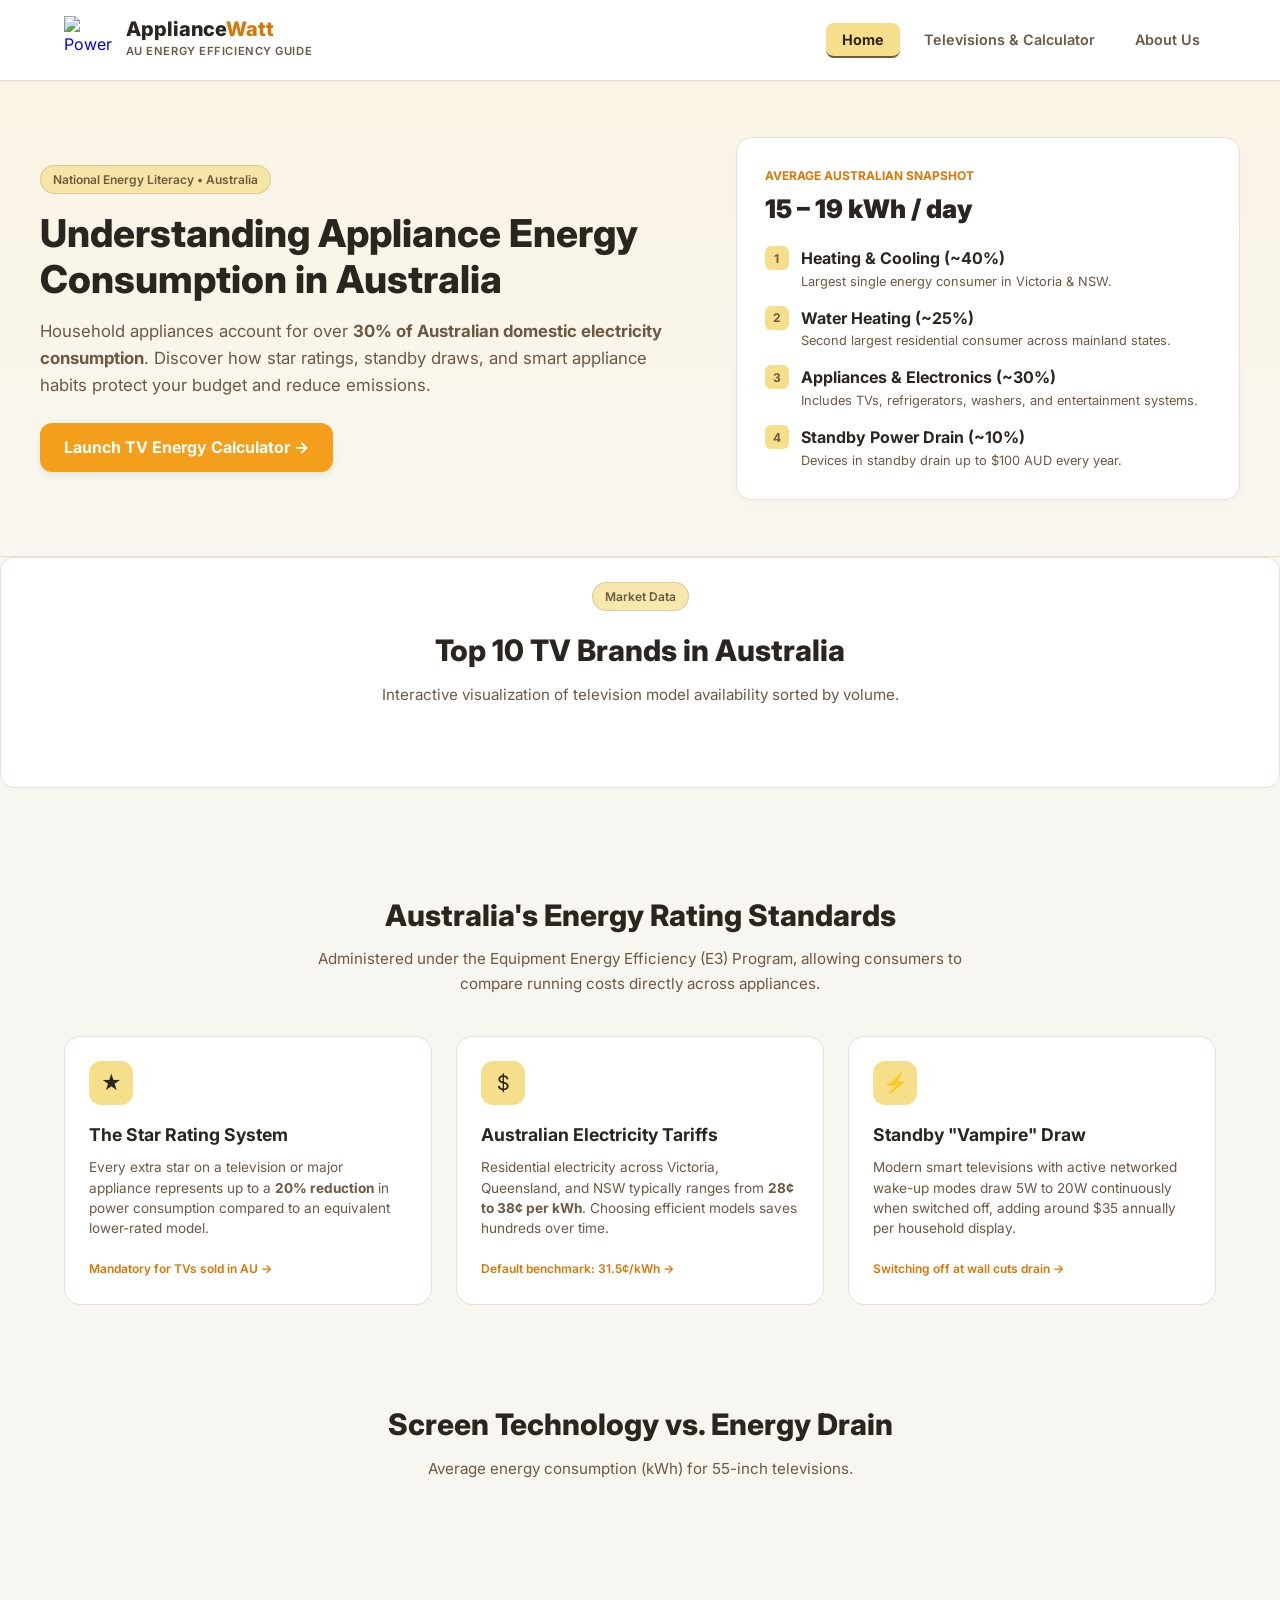
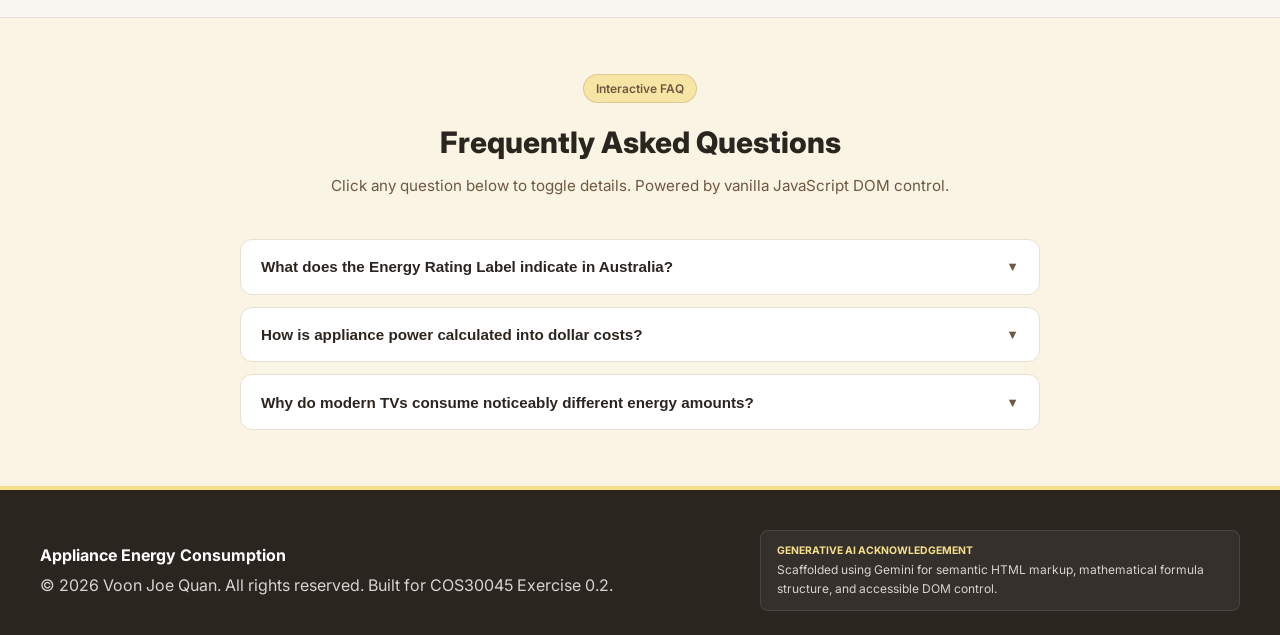
==== Exercise 5/index.html @ a72980dd "Add Ex 5.1 vertical bar chart for screen tech energy consumption" ====
<!DOCTYPE html>
<html lang="en">
<head>
  <meta charset="UTF-8">
  <meta name="viewport" content="width=device-width, initial-scale=1.0">
  <title>Appliance Energy Consumption - Home</title>
  <link rel="stylesheet" href="css/styles.css">
  <script defer src="js/scripts.js"></script>
  <script defer src="js/main.js"></script>
  <script defer src="js/bar-chart.js"></script>
  <!-- Load the D3 js library -->
  <script src="https://d3js.org/d3.v7.min.js"></script>
</head>
<body>

  <!-- Navigation Bar (Present across all pages) -->
  <header>
    <div class="navbar">
      <a href="index.html" class="nav-brand" title="Return to Home">
        <img src="images/PowerIcon.png" alt="Power Logo" class="brand-logo">
        <div class="brand-text">
          <span class="title">Appliance<span>Watt</span></span>
          <span class="subtitle">AU Energy Efficiency Guide</span>
        </div>
      </a>
      <ul class="nav-links">
        <li><a href="index.html" class="active">Home</a></li>
        <li><a href="televisions.html">Televisions &amp; Calculator</a></li>
        <li><a href="about.html">About Us</a></li>
      </ul>
    </div>
  </header>

  <!-- Hero Banner -->
  <section class="hero-section">
    <div class="hero-wrapper">
      <div class="hero-left">
        <span class="badge">National Energy Literacy • Australia</span>
        <h1>Understanding Appliance Energy Consumption in Australia</h1>
        <p>Household appliances account for over <strong>30% of Australian domestic electricity consumption</strong>. Discover how star ratings, standby draws, and smart appliance habits protect your budget and reduce emissions.</p>
        <a href="televisions.html" class="btn-primary">Launch TV Energy Calculator &rarr;</a>
      </div>

      <div class="hero-right">
        <div class="snapshot-card">
          <h3>Average Australian Snapshot</h3>
          <div class="snapshot-headline">15 – 19 kWh / day</div>
          <div class="snapshot-list">
            <div class="snapshot-item">
              <span class="snapshot-num">1</span>
              <div>
                <strong>Heating &amp; Cooling (~40%)</strong>
                <p>Largest single energy consumer in Victoria &amp; NSW.</p>
              </div>
            </div>
            <div class="snapshot-item">
              <span class="snapshot-num">2</span>
              <div>
                <strong>Water Heating (~25%)</strong>
                <p>Second largest residential consumer across mainland states.</p>
              </div>
            </div>
            <div class="snapshot-item">
              <span class="snapshot-num">3</span>
              <div>
                <strong>Appliances &amp; Electronics (~30%)</strong>
                <p>Includes TVs, refrigerators, washers, and entertainment systems.</p>
              </div>
            </div>
            <div class="snapshot-item">
              <span class="snapshot-num">4</span>
              <div>
                <strong>Standby Power Drain (~10%)</strong>
                <p>Devices in standby drain up to $100 AUD every year.</p>
              </div>
            </div>
          </div>
        </div>
      </div>
    </div>
  </section>

  <!-- NEW: D3 Chart Section -->
  <div class="results-card" style="margin-bottom: 4rem;">
      
    <!-- Moved the header INSIDE the card -->
    <div class="section-header" style="margin-bottom: 1.5rem;">
      <span class="badge">Market Data</span>
      <h2>Top 10 TV Brands in Australia</h2>
      <p>Interactive visualization of television model availability sorted by volume.</p>
    </div>

    <!-- The D3 Chart Container -->
    <div class="responsive-svg-container"></div>
      
  </div>

  <!-- Content 3-Card Grid -->
  <main class="container">
    <div class="section-header">
      <h2>Australia's Energy Rating Standards</h2>
      <p>Administered under the Equipment Energy Efficiency (E3) Program, allowing consumers to compare running costs directly across appliances.</p>
    </div>

    <div class="grid-3">
      <div class="grid-card">
        <div class="grid-card-icon">★</div>
        <h3>The Star Rating System</h3>
        <p>Every extra star on a television or major appliance represents up to a <strong>20% reduction</strong> in power consumption compared to an equivalent lower-rated model.</p>
        <span>Mandatory for TVs sold in AU &rarr;</span>
      </div>

      <div class="grid-card">
        <div class="grid-card-icon">$</div>
        <h3>Australian Electricity Tariffs</h3>
        <p>Residential electricity across Victoria, Queensland, and NSW typically ranges from <strong>28¢ to 38¢ per kWh</strong>. Choosing efficient models saves hundreds over time.</p>
        <span>Default benchmark: 31.5¢/kWh &rarr;</span>
      </div>

      <div class="grid-card">
        <div class="grid-card-icon">⚡</div>
        <h3>Standby "Vampire" Draw</h3>
        <p>Modern smart televisions with active networked wake-up modes draw 5W to 20W continuously when switched off, adding around $35 annually per household display.</p>
        <span>Switching off at wall cuts drain &rarr;</span>
      </div>
    </div>
  </main>

  <div class="section-header">
    <h2>Screen Technology vs. Energy Drain</h2>
    <p>Average energy consumption (kWh) for 55-inch televisions.</p>
  </div>
  <!-- The specific ID required for Exercise 5.1 -->
  <div id="bar-chart" class="responsive-svg-container" style="margin-bottom: 4rem;"></div>

  <!-- FAQ Accordion (Hidden by default, pure JS interactivity) -->
  <section class="accordion-wrapper">
    <div class="accordion-container">
      <div class="section-header">
        <span class="badge">Interactive FAQ</span>
        <h2>Frequently Asked Questions</h2>
        <p>Click any question below to toggle details. Powered by vanilla JavaScript DOM control.</p>
      </div>

      <div class="faq-list">
        <div class="faq-item">
          <button type="button" class="faq-toggle" aria-expanded="false">
            <span>What does the Energy Rating Label indicate in Australia?</span>
            <span class="accordion-chevron">▼</span>
          </button>
          <div class="accordion-content">
            <p>The Energy Rating Label gives an appliance a star rating between 1 and 10 stars (with 6 stars being the standard benchmark, and 7 to 10 for super-efficient appliances). It also lists the tested annual energy consumption in kilowatt-hours (kWh) so you can directly compare running costs.</p>
          </div>
        </div>

        <div class="faq-item">
          <button type="button" class="faq-toggle" aria-expanded="false">
            <span>How is appliance power calculated into dollar costs?</span>
            <span class="accordion-chevron">▼</span>
          </button>
          <div class="accordion-content">
            <p>Divide the appliance wattage by 1,000 to convert to kilowatts (e.g. 100W = 0.1 kW). Multiply that by daily running hours to find daily kilowatt-hours (kWh). Then multiply by your retailer's electricity tariff in cents/kWh (e.g. 31.5¢ = $0.315 AUD).</p>
          </div>
        </div>

        <div class="faq-item">
          <button type="button" class="faq-toggle" aria-expanded="false">
            <span>Why do modern TVs consume noticeably different energy amounts?</span>
            <span class="accordion-chevron">▼</span>
          </button>
          <div class="accordion-content">
            <p>Panel technology, screen diagonal, and peak HDR brightness drastically alter power draw. Standard edge-lit LED screens use around 60W, while large 75" to 85" Mini-LED or high-luminance screens can exceed 220W during playback.</p>
          </div>
        </div>
      </div>
    </div>
  </section>

  <!-- Footer (Present across all pages) -->
  <footer>
    <div class="footer-inner">
      <div>
        <div class="footer-brand">Appliance Energy Consumption</div>
        <p>&copy; <span id="currentYear">2026</span> Voon Joe Quan. All rights reserved. Built for COS30045 Exercise 0.2.</p>
      </div>
      <div class="genai-box">
        <span class="genai-title">Generative AI Acknowledgement</span>
        <p>Scaffolded using Gemini for semantic HTML markup, mathematical formula structure, and accessible DOM control.</p>
      </div>
    </div>
  </footer>

</body>
</html>
---- Exercise 5/css/styles.css ----
@import url('https://fonts.googleapis.com/css2?family=Inter:wght@300;400;500;600;700;800&display=swap');

:root {
  --bg-main: #F8F6F0;
  --bg-card: #FFFFFF;
  --bg-pale: #FAF4E4;
  --bg-inner: #FFFDF9;
  --color-yellow: #F6DF8B;
  --color-amber: #F49F1C;
  --color-darkamber: #D97706;
  --color-brown: #6E5842;
  --color-dark: #2B2520;
  --color-border: #E8E1D3;
  --color-error: #e11d48;
}

* {
  box-sizing: border-box;
  margin: 0;
  padding: 0;
}

body {
  font-family: 'Inter', sans-serif;
  background-color: var(--bg-main);
  color: var(--color-dark);
  line-height: 1.6;
  min-height: 100vh;
  display: flex;
  flex-direction: column;
}

/* Header & Navigation */
header {
  position: sticky;
  top: 0;
  z-index: 40;
  background-color: rgba(255, 255, 255, 0.95);
  backdrop-filter: blur(8px);
  border-bottom: 1px solid var(--color-border);
  box-shadow: 0 1px 3px rgba(0, 0, 0, 0.05);
}

.navbar {
  max-width: 1200px;
  margin: 0 auto;
  padding: 1rem 1.5rem;
  display: flex;
  align-items: center;
  justify-content: space-between;
}

.nav-brand {
  display: flex;
  align-items: center;
  gap: 0.85rem;
  text-decoration: none;
}

.brand-logo {
  width: 48px;
  height: 48px;
  object-fit: contain;
  transition: transform 0.3s ease;
}

.nav-brand:hover .brand-logo {
  transform: scale(1.06);
}

.brand-text .title {
  display: block;
  font-size: 1.25rem;
  font-weight: 800;
  color: var(--color-dark);
  line-height: 1;
}

.brand-text .title span {
  color: var(--color-darkamber);
}

.brand-text .subtitle {
  display: block;
  font-size: 0.7rem;
  font-weight: 600;
  letter-spacing: 0.05em;
  text-transform: uppercase;
  color: var(--color-brown);
  margin-top: 4px;
}

.nav-links {
  list-style: none;
  display: flex;
  gap: 0.5rem;
}

.nav-links a {
  text-decoration: none;
  font-size: 0.9rem;
  font-weight: 600;
  color: var(--color-brown);
  padding: 0.5rem 1rem;
  border-radius: 8px;
  transition: all 0.2s ease;
}

.nav-links a:hover {
  background-color: rgba(246, 223, 139, 0.5);
  color: var(--color-dark);
}

.nav-links a.active {
  background-color: var(--color-yellow);
  color: var(--color-dark);
  border-bottom: 2px solid var(--color-brown);
  font-weight: 700;
}

/* Layout Container */
.container {
  max-width: 1200px;
  margin: 0 auto;
  padding: 2.5rem 1.5rem;
  flex: 1;
  width: 100%;
}

/* Hero Section */
.hero-section {
  background: linear-gradient(to bottom, #FAF4E4, #F8F6F0);
  border-bottom: 1px solid var(--color-border);
  padding: 3.5rem 1.5rem;
}

.hero-wrapper {
  max-width: 1200px;
  margin: 0 auto;
  display: grid;
  grid-template-columns: 1.3fr 1fr;
  gap: 2.5rem;
  align-items: center;
}

@media (max-width: 900px) {
  .hero-wrapper {
    grid-template-columns: 1fr;
  }
}

.badge {
  display: inline-block;
  padding: 0.25rem 0.75rem;
  border-radius: 9999px;
  background-color: rgba(246, 223, 139, 0.7);
  border: 1px solid rgba(110, 88, 66, 0.2);
  color: var(--color-brown);
  font-size: 0.75rem;
  font-weight: 600;
  margin-bottom: 1rem;
}

.hero-left h1 {
  font-size: 2.4rem;
  font-weight: 800;
  line-height: 1.2;
  color: var(--color-dark);
  margin-bottom: 1rem;
}

.hero-left p {
  font-size: 1.05rem;
  color: var(--color-brown);
  line-height: 1.6;
  margin-bottom: 1.5rem;
}

.btn-primary {
  display: inline-block;
  padding: 0.75rem 1.5rem;
  background-color: var(--color-amber);
  color: #fff;
  font-weight: 700;
  border-radius: 12px;
  text-decoration: none;
  border: none;
  cursor: pointer;
  box-shadow: 0 4px 6px rgba(0,0,0,0.06);
  transition: all 0.2s ease;
}

.btn-primary:hover {
  background-color: var(--color-darkamber);
}

/* Infographic Snapshot Card */
.snapshot-card {
  background: var(--bg-card);
  border-radius: 16px;
  padding: 1.75rem;
  border: 1px solid var(--color-border);
  box-shadow: 0 4px 10px rgba(0,0,0,0.02);
}

.snapshot-card h3 {
  font-size: 0.75rem;
  font-weight: 700;
  text-transform: uppercase;
  color: var(--color-darkamber);
  margin-bottom: 0.25rem;
}

.snapshot-headline {
  font-size: 1.6rem;
  font-weight: 900;
  color: var(--color-dark);
  margin-bottom: 1rem;
}

.snapshot-list {
  display: flex;
  flex-direction: column;
  gap: 0.85rem;
}

.snapshot-item {
  display: flex;
  gap: 0.75rem;
  align-items: flex-start;
}

.snapshot-num {
  width: 24px;
  height: 24px;
  border-radius: 6px;
  background-color: var(--color-yellow);
  color: var(--color-brown);
  display: flex;
  align-items: center;
  justify-content: center;
  font-size: 0.75rem;
  font-weight: 700;
  flex-shrink: 0;
}

.snapshot-item p {
  font-size: 0.8rem;
  color: var(--color-brown);
}

/* Feature 3-Grid */
.section-header {
  text-align: center;
  max-width: 650px;
  margin: 0 auto 2.5rem;
}

.section-header h2 {
  font-size: 1.85rem;
  font-weight: 800;
}

.section-header p {
  font-size: 0.95rem;
  color: var(--color-brown);
  margin-top: 0.5rem;
}

.grid-3 {
  display: grid;
  grid-template-columns: repeat(auto-fit, minmax(280px, 1fr));
  gap: 1.5rem;
  margin-bottom: 3.5rem;
}

.grid-card {
  background: var(--bg-card);
  border: 1px solid var(--color-border);
  border-radius: 16px;
  padding: 1.5rem;
  transition: border-color 0.2s;
}

.grid-card:hover {
  border-color: var(--color-amber);
}

.grid-card-icon {
  width: 44px;
  height: 44px;
  border-radius: 12px;
  background-color: var(--color-yellow);
  display: flex;
  align-items: center;
  justify-content: center;
  font-size: 1.25rem;
  margin-bottom: 1rem;
}

.grid-card h3 {
  font-size: 1.1rem;
  font-weight: 700;
  margin-bottom: 0.5rem;
}

.grid-card p {
  font-size: 0.85rem;
  color: var(--color-brown);
  line-height: 1.5;
  margin-bottom: 1rem;
}

.grid-card span {
  font-size: 0.75rem;
  font-weight: 600;
  color: var(--color-darkamber);
}

/* FAQ Accordion Section */
.accordion-wrapper {
  background-color: var(--bg-pale);
  border-top: 1px solid var(--color-border);
  padding: 3.5rem 1.5rem;
}

.accordion-container {
  max-width: 800px;
  margin: 0 auto;
}

.faq-list {
  display: flex;
  flex-direction: column;
  gap: 0.75rem;
  margin-top: 2rem;
}

.faq-item {
  background: var(--bg-card);
  border: 1px solid var(--color-border);
  border-radius: 12px;
  overflow: hidden;
}

.faq-toggle {
  width: 100%;
  padding: 1.15rem 1.25rem;
  text-align: left;
  background: none;
  border: none;
  font-size: 0.95rem;
  font-weight: 700;
  color: var(--color-dark);
  display: flex;
  justify-content: space-between;
  align-items: center;
  cursor: pointer;
}

.faq-toggle:hover {
  background-color: rgba(246, 223, 139, 0.2);
}

.accordion-chevron {
  transition: transform 0.3s ease;
  font-size: 0.8rem;
  color: var(--color-brown);
}

.faq-toggle.active .accordion-chevron {
  transform: rotate(180deg);
}

.accordion-content {
  max-height: 0;
  overflow: hidden;
  transition: max-height 0.35s ease;
  background-color: var(--bg-inner);
}

.accordion-content p {
  padding: 1rem 1.25rem;
  font-size: 0.85rem;
  color: var(--color-brown);
  line-height: 1.6;
}

/* Calculator Component */
.calculator-box {
  background: linear-gradient(135deg, #FFFFFF, rgba(250, 244, 228, 0.5));
  border: 2px solid var(--color-yellow);
  border-radius: 16px;
  padding: 2rem;
  box-shadow: 0 4px 12px rgba(0, 0, 0, 0.03);
}

.calculator-header {
  display: flex;
  gap: 1rem;
  align-items: center;
  border-bottom: 1px solid var(--color-border);
  padding-bottom: 1.25rem;
  margin-bottom: 1.75rem;
}

.calc-icon {
  width: 42px;
  height: 42px;
  border-radius: 50%;
  background: var(--color-yellow);
  display: flex;
  align-items: center;
  justify-content: center;
  font-size: 1.2rem;
}

.calc-layout {
  display: grid;
  grid-template-columns: 1fr 1.35fr;
  gap: 2rem;
}

@media (max-width: 850px) {
  .calc-layout {
    grid-template-columns: 1fr;
  }
}

.form-group {
  margin-bottom: 1.15rem;
}

.form-group label {
  display: block;
  font-size: 0.75rem;
  font-weight: 700;
  text-transform: uppercase;
  letter-spacing: 0.05em;
  margin-bottom: 0.4rem;
}

.form-group select,
.form-group input {
  width: 100%;
  padding: 0.65rem 0.85rem;
  background: #FFF;
  border: 1px solid rgba(110, 88, 66, 0.3);
  border-radius: 10px;
  font-size: 0.9rem;
  font-weight: 600;
  font-family: inherit;
  color: var(--color-dark);
}

.form-group select:focus,
.form-group input:focus {
  outline: 2px solid var(--color-amber);
}

.field-msg {
  font-size: 0.72rem;
  color: var(--color-brown);
  margin-top: 0.25rem;
  display: block;
}

.field-error {
  color: var(--color-error);
  font-size: 0.72rem;
  font-weight: 600;
  display: none;
  margin-top: 0.25rem;
}

.btn-group {
  display: flex;
  gap: 0.75rem;
  margin-top: 1rem;
}

.btn-reset {
  padding: 0.75rem 1.25rem;
  background: #fff;
  border: 1px solid rgba(110, 88, 66, 0.3);
  color: var(--color-brown);
  font-weight: 600;
  border-radius: 12px;
  cursor: pointer;
}

.btn-reset:hover {
  background: #F8F6F0;
}

/* Results Panel */
.results-card {
  background: #FFFFFF;
  border: 1px solid var(--color-border);
  border-radius: 14px;
  padding: 1.5rem;
  display: flex;
  flex-direction: column;
  justify-content: space-between;
}

.results-badge-bar {
  display: flex;
  justify-content: space-between;
  align-items: center;
  border-bottom: 1px solid #f0ede6;
  padding-bottom: 0.75rem;
  margin-bottom: 1rem;
}

.live-pill {
  font-size: 0.7rem;
  font-weight: 600;
  padding: 0.2rem 0.6rem;
  background: #dcfce7;
  color: #166534;
  border-radius: 9999px;
}

.metrics-row {
  display: grid;
  grid-template-columns: 1fr 1fr;
  gap: 1rem;
  margin-bottom: 1.25rem;
}

.metric-highlight {
  background: var(--bg-pale);
  border: 1px solid var(--color-yellow);
  padding: 1rem;
  border-radius: 10px;
}

.metric-highlight.alt {
  background: #fbfbfa;
  border: 1px solid #e7e5e4;
}

.metric-highlight .label {
  font-size: 0.75rem;
  color: var(--color-brown);
  display: block;
}

.metric-highlight .value {
  font-size: 1.6rem;
  font-weight: 900;
  color: var(--color-dark);
}

.data-table {
  width: 100%;
  border-collapse: collapse;
  font-size: 0.8rem;
  border: 1px solid #e5e5e5;
  border-radius: 8px;
  overflow: hidden;
}

.data-table th, .data-table td {
  padding: 0.6rem 0.75rem;
  text-align: left;
}

.data-table thead {
  background: #f4f3ef;
  color: var(--color-brown);
}

.data-table tbody tr {
  border-bottom: 1px solid #f0ede6;
}

.footnote {
  font-size: 0.7rem;
  color: var(--color-brown);
  margin-top: 1rem;
  border-top: 1px solid #f0ede6;
  padding-top: 0.75rem;
}

/* Footer */
footer {
  background-color: var(--color-dark);
  color: #d6d3d1;
  border-top: 4px solid var(--color-yellow);
  padding: 2.5rem 1.5rem 1.5rem;
  margin-top: auto;
}

.footer-inner {
  max-width: 1200px;
  margin: 0 auto;
  display: flex;
  flex-wrap: wrap;
  justify-content: space-between;
  gap: 1.5rem;
  align-items: center;
}

.footer-brand {
  font-size: 1rem;
  font-weight: 700;
  color: #fff;
  margin-bottom: 0.25rem;
}

.genai-box {
  background: rgba(255, 255, 255, 0.05);
  border: 1px solid rgba(255, 255, 255, 0.1);
  padding: 0.75rem 1rem;
  border-radius: 8px;
  max-width: 480px;
  font-size: 0.75rem;
}

.genai-title {
  color: var(--color-yellow);
  font-weight: 700;
  text-transform: uppercase;
  font-size: 0.65rem;
  display: block;
}

/* D3 Interactive Chart Styles */
.responsive-svg-container {
  margin: 0 auto;
  width: 100%;
  max-width: 850px; /* Slightly wider for breathing room */
  padding: 1rem 0;
}

.bar-rect {
  fill: var(--color-amber); /* Matches your primary button color */
  cursor: pointer;
  transition: fill 0.3s ease, filter 0.3s ease;
}

.bar-rect:hover {
  fill: var(--color-darkamber);
  filter: drop-shadow(0 4px 6px rgba(217, 119, 6, 0.25)); /* Soft shadow on hover */
}

.bar-label {
  font-family: 'Inter', sans-serif;
  font-size: 13.5px;
  font-weight: 600;
  fill: var(--color-brown);
  text-transform: capitalize;
}

.bar-value {
  font-family: 'Inter', sans-serif;
  font-size: 13px;
  font-weight: 700;
  fill: var(--color-dark);
}
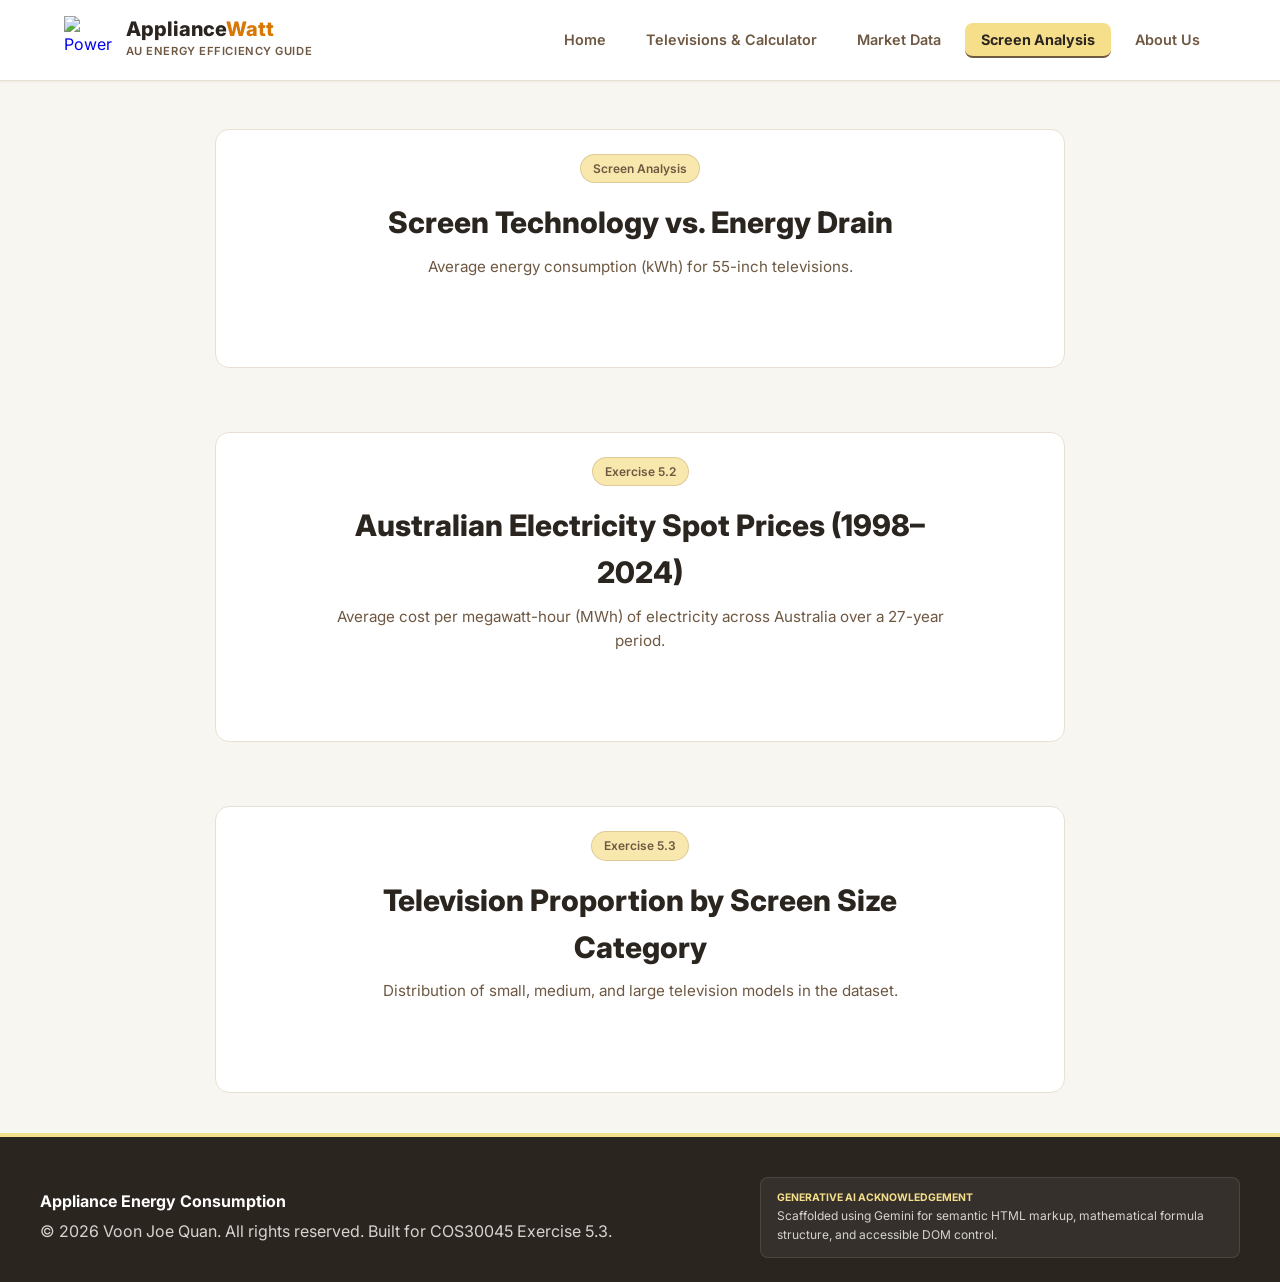
==== commit 3020375f: "Implement Exercise 5.3: Add D3 donut chart for television screen size distribution" ====
--- a/Exercise 5/index.html
+++ b/Exercise 5/index.html
@@ -3,17 +3,21 @@
 <head>
   <meta charset="UTF-8">
   <meta name="viewport" content="width=device-width, initial-scale=1.0">
-  <title>Appliance Energy Consumption - Home</title>
+  <title>Appliance Energy Consumption - Screen &amp; Market Analysis</title>
   <link rel="stylesheet" href="css/styles.css">
+
+  <!-- 1. LOAD D3 FIRST -->
+  <script src="https://d3js.org/d3.v7.min.js"></script>
+
+  <!-- 2. LOAD ALL CHART SCRIPTS -->
+  <script defer src="js/bar-chart.js"></script>
+  <script defer src="js/line-chart.js"></script>
+  <script defer src="js/donut-chart.js"></script>
   <script defer src="js/scripts.js"></script>
-  <script defer src="js/main.js"></script>
-  <script defer src="js/bar-chart.js"></script>
-  <!-- Load the D3 js library -->
-  <script src="https://d3js.org/d3.v7.min.js"></script>
 </head>
 <body>
 
-  <!-- Navigation Bar (Present across all pages) -->
+  <!-- Navigation Bar -->
   <header>
     <div class="navbar">
       <a href="index.html" class="nav-brand" title="Return to Home">
@@ -24,164 +28,57 @@
         </div>
       </a>
       <ul class="nav-links">
-        <li><a href="index.html" class="active">Home</a></li>
+        <li><a href="index.html">Home</a></li>
         <li><a href="televisions.html">Televisions &amp; Calculator</a></li>
+        <li><a href="market-data.html">Market Data</a></li>
+        <li><a href="screen-analysis.html" class="active">Screen Analysis</a></li>
         <li><a href="about.html">About Us</a></li>
       </ul>
     </div>
   </header>
 
-  <!-- Hero Banner -->
-  <section class="hero-section">
-    <div class="hero-wrapper">
-      <div class="hero-left">
-        <span class="badge">National Energy Literacy • Australia</span>
-        <h1>Understanding Appliance Energy Consumption in Australia</h1>
-        <p>Household appliances account for over <strong>30% of Australian domestic electricity consumption</strong>. Discover how star ratings, standby draws, and smart appliance habits protect your budget and reduce emissions.</p>
-        <a href="televisions.html" class="btn-primary">Launch TV Energy Calculator &rarr;</a>
+  <!-- Main Content Container -->
+  <main class="container" style="padding-top: 3rem;">
+    
+    <!-- Chart 1: Vertical Bar Chart -->
+    <div class="results-card" style="max-width: 850px; margin: 0 auto 4rem auto;">
+      <div class="section-header" style="margin-bottom: 2rem; text-align: center;">
+        <span class="badge" style="margin: 0 auto 1rem auto; display: table;">Screen Analysis</span>
+        <h2>Screen Technology vs. Energy Drain</h2>
+        <p>Average energy consumption (kWh) for 55-inch televisions.</p>
       </div>
-
-      <div class="hero-right">
-        <div class="snapshot-card">
-          <h3>Average Australian Snapshot</h3>
-          <div class="snapshot-headline">15 – 19 kWh / day</div>
-          <div class="snapshot-list">
-            <div class="snapshot-item">
-              <span class="snapshot-num">1</span>
-              <div>
-                <strong>Heating &amp; Cooling (~40%)</strong>
-                <p>Largest single energy consumer in Victoria &amp; NSW.</p>
-              </div>
-            </div>
-            <div class="snapshot-item">
-              <span class="snapshot-num">2</span>
-              <div>
-                <strong>Water Heating (~25%)</strong>
-                <p>Second largest residential consumer across mainland states.</p>
-              </div>
-            </div>
-            <div class="snapshot-item">
-              <span class="snapshot-num">3</span>
-              <div>
-                <strong>Appliances &amp; Electronics (~30%)</strong>
-                <p>Includes TVs, refrigerators, washers, and entertainment systems.</p>
-              </div>
-            </div>
-            <div class="snapshot-item">
-              <span class="snapshot-num">4</span>
-              <div>
-                <strong>Standby Power Drain (~10%)</strong>
-                <p>Devices in standby drain up to $100 AUD every year.</p>
-              </div>
-            </div>
-          </div>
-        </div>
-      </div>
-    </div>
-  </section>
-
-  <!-- NEW: D3 Chart Section -->
-  <div class="results-card" style="margin-bottom: 4rem;">
-      
-    <!-- Moved the header INSIDE the card -->
-    <div class="section-header" style="margin-bottom: 1.5rem;">
-      <span class="badge">Market Data</span>
-      <h2>Top 10 TV Brands in Australia</h2>
-      <p>Interactive visualization of television model availability sorted by volume.</p>
+      <div id="bar-chart" class="responsive-svg-container"></div>
     </div>
 
-    <!-- The D3 Chart Container -->
-    <div class="responsive-svg-container"></div>
-      
-  </div>
-
-  <!-- Content 3-Card Grid -->
-  <main class="container">
-    <div class="section-header">
-      <h2>Australia's Energy Rating Standards</h2>
-      <p>Administered under the Equipment Energy Efficiency (E3) Program, allowing consumers to compare running costs directly across appliances.</p>
+    <!-- Chart 2: Historical Line Chart -->
+    <div class="results-card" style="max-width: 850px; margin: 0 auto 4rem auto;">
+      <div class="section-header" style="margin-bottom: 2rem; text-align: center;">
+        <span class="badge" style="margin: 0 auto 1rem auto; display: table;">Exercise 5.2</span>
+        <h2>Australian Electricity Spot Prices (1998–2024)</h2>
+        <p>Average cost per megawatt-hour (MWh) of electricity across Australia over a 27-year period.</p>
+      </div>
+      <div id="line-chart" class="responsive-svg-container"></div>
     </div>
 
-    <div class="grid-3">
-      <div class="grid-card">
-        <div class="grid-card-icon">★</div>
-        <h3>The Star Rating System</h3>
-        <p>Every extra star on a television or major appliance represents up to a <strong>20% reduction</strong> in power consumption compared to an equivalent lower-rated model.</p>
-        <span>Mandatory for TVs sold in AU &rarr;</span>
+    <!-- Chart 3: Donut Chart (Exercise 5.3) -->
+    <div class="results-card" style="max-width: 850px; margin: 0 auto;">
+      <div class="section-header" style="margin-bottom: 2rem; text-align: center;">
+        <span class="badge" style="margin: 0 auto 1rem auto; display: table;">Exercise 5.3</span>
+        <h2>Television Proportion by Screen Size Category</h2>
+        <p>Distribution of small, medium, and large television models in the dataset.</p>
       </div>
+      <!-- Unique container ID for the donut chart -->
+      <div id="donut-chart" class="responsive-svg-container"></div>
+    </div>
 
-      <div class="grid-card">
-        <div class="grid-card-icon">$</div>
-        <h3>Australian Electricity Tariffs</h3>
-        <p>Residential electricity across Victoria, Queensland, and NSW typically ranges from <strong>28¢ to 38¢ per kWh</strong>. Choosing efficient models saves hundreds over time.</p>
-        <span>Default benchmark: 31.5¢/kWh &rarr;</span>
-      </div>
-
-      <div class="grid-card">
-        <div class="grid-card-icon">⚡</div>
-        <h3>Standby "Vampire" Draw</h3>
-        <p>Modern smart televisions with active networked wake-up modes draw 5W to 20W continuously when switched off, adding around $35 annually per household display.</p>
-        <span>Switching off at wall cuts drain &rarr;</span>
-      </div>
-    </div>
   </main>
 
-  <div class="section-header">
-    <h2>Screen Technology vs. Energy Drain</h2>
-    <p>Average energy consumption (kWh) for 55-inch televisions.</p>
-  </div>
-  <!-- The specific ID required for Exercise 5.1 -->
-  <div id="bar-chart" class="responsive-svg-container" style="margin-bottom: 4rem;"></div>
-
-  <!-- FAQ Accordion (Hidden by default, pure JS interactivity) -->
-  <section class="accordion-wrapper">
-    <div class="accordion-container">
-      <div class="section-header">
-        <span class="badge">Interactive FAQ</span>
-        <h2>Frequently Asked Questions</h2>
-        <p>Click any question below to toggle details. Powered by vanilla JavaScript DOM control.</p>
-      </div>
-
-      <div class="faq-list">
-        <div class="faq-item">
-          <button type="button" class="faq-toggle" aria-expanded="false">
-            <span>What does the Energy Rating Label indicate in Australia?</span>
-            <span class="accordion-chevron">▼</span>
-          </button>
-          <div class="accordion-content">
-            <p>The Energy Rating Label gives an appliance a star rating between 1 and 10 stars (with 6 stars being the standard benchmark, and 7 to 10 for super-efficient appliances). It also lists the tested annual energy consumption in kilowatt-hours (kWh) so you can directly compare running costs.</p>
-          </div>
-        </div>
-
-        <div class="faq-item">
-          <button type="button" class="faq-toggle" aria-expanded="false">
-            <span>How is appliance power calculated into dollar costs?</span>
-            <span class="accordion-chevron">▼</span>
-          </button>
-          <div class="accordion-content">
-            <p>Divide the appliance wattage by 1,000 to convert to kilowatts (e.g. 100W = 0.1 kW). Multiply that by daily running hours to find daily kilowatt-hours (kWh). Then multiply by your retailer's electricity tariff in cents/kWh (e.g. 31.5¢ = $0.315 AUD).</p>
-          </div>
-        </div>
-
-        <div class="faq-item">
-          <button type="button" class="faq-toggle" aria-expanded="false">
-            <span>Why do modern TVs consume noticeably different energy amounts?</span>
-            <span class="accordion-chevron">▼</span>
-          </button>
-          <div class="accordion-content">
-            <p>Panel technology, screen diagonal, and peak HDR brightness drastically alter power draw. Standard edge-lit LED screens use around 60W, while large 75" to 85" Mini-LED or high-luminance screens can exceed 220W during playback.</p>
-          </div>
-        </div>
-      </div>
-    </div>
-  </section>
-
-  <!-- Footer (Present across all pages) -->
+  <!-- Footer -->
   <footer>
     <div class="footer-inner">
       <div>
         <div class="footer-brand">Appliance Energy Consumption</div>
-        <p>&copy; <span id="currentYear">2026</span> Voon Joe Quan. All rights reserved. Built for COS30045 Exercise 0.2.</p>
+        <p>&copy; <span id="currentYear">2026</span> Voon Joe Quan. All rights reserved. Built for COS30045 Exercise 5.3.</p>
       </div>
       <div class="genai-box">
         <span class="genai-title">Generative AI Acknowledgement</span>
